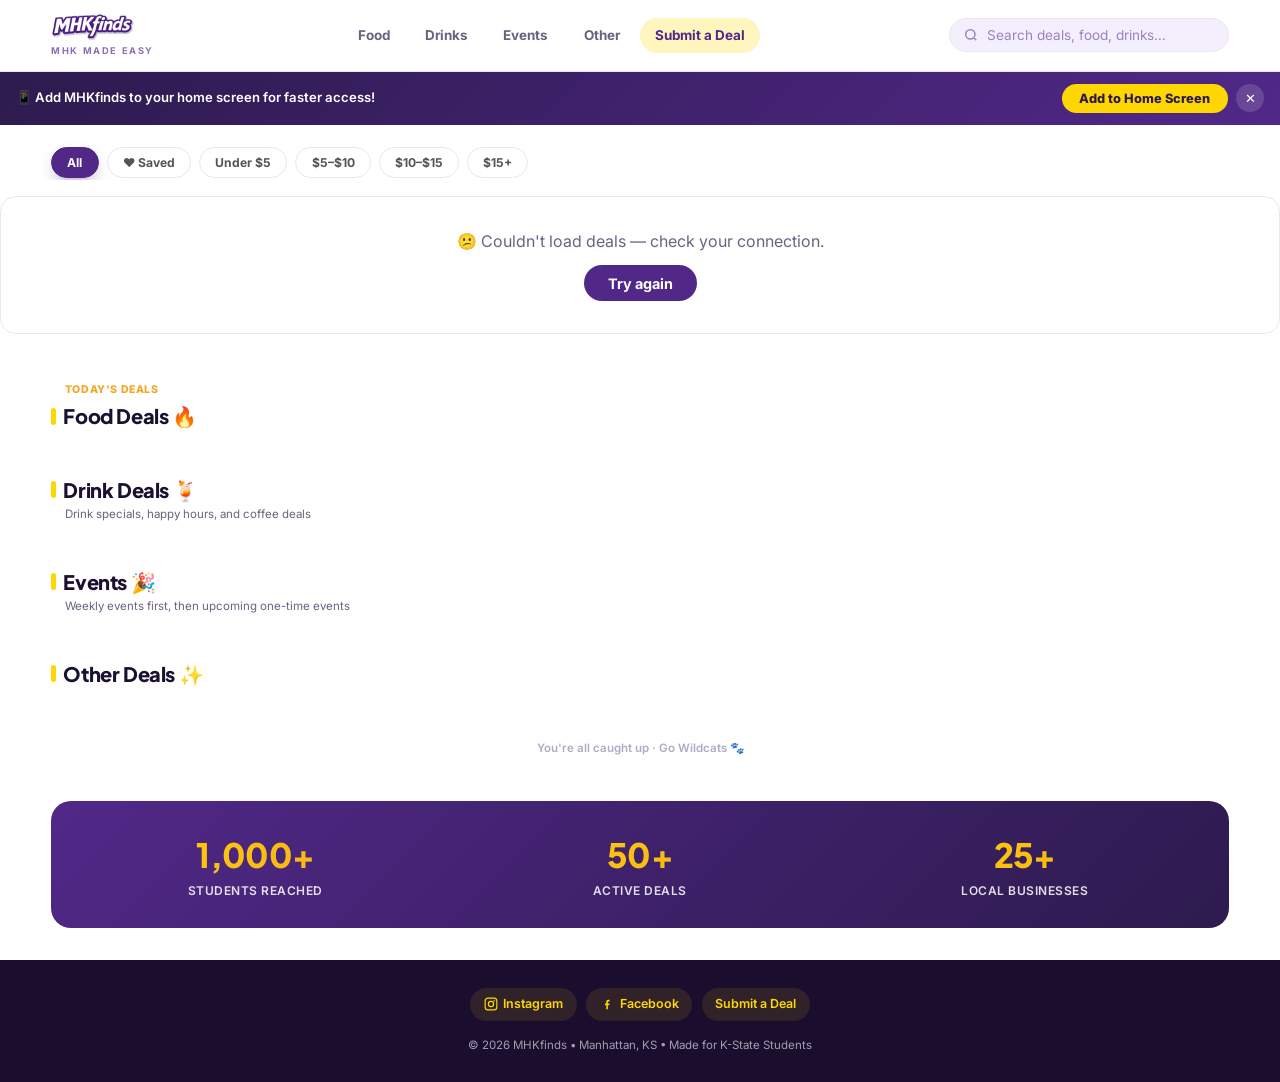
==== index.html @ 77381502 "Rename Today's Deals to Food Deals, keep the hook as a small eyebrow The old name implied only this " ====
<!DOCTYPE html>
<html lang="en">
<head>
    <meta charset="utf-8" />
    <meta name="viewport" content="width=device-width, initial-scale=1.0" />
    <meta name="description" content="MHKfinds - Manhattan's #1 student deal hub. Daily deals, giveaways, and local discounts for K-State students.">
    <title>MHKfinds - Manhattan's #1 Deal Hub</title>

    <!-- Social link previews (Snapchat / Instagram / Facebook / iMessage) -->
    <meta property="og:type" content="website">
    <meta property="og:site_name" content="MHKfinds">
    <meta property="og:title" content="MHKfinds — Manhattan's #1 Deal Hub">
    <meta property="og:description" content="Daily deals, happy hours, and events for K-State students in Manhattan, KS.">
    <meta property="og:url" content="https://mhkfinds.com/">
    <meta property="og:image" content="https://mhkfinds.com/icon-512.png">
    <meta name="twitter:card" content="summary">

    <!-- PWA -->
    <link rel="manifest" href="/manifest.json">
    <meta name="theme-color" content="#512888">
    <meta name="mobile-web-app-capable" content="yes">
    <meta name="apple-mobile-web-app-capable" content="yes">
    <meta name="apple-mobile-web-app-status-bar-style" content="black-translucent">
    <meta name="apple-mobile-web-app-title" content="MHKfinds">

    <!-- Favicon & touch icon -->
    <link rel="icon" type="image/png" href="icon-192.png">
    <link rel="apple-touch-icon" href="icon-192.png">

    <!-- Google Analytics -->
    <script async src="https://www.googletagmanager.com/gtag/js?id=G-TFNMEX3CET"></script>
    <script>
      window.dataLayer = window.dataLayer || [];
      function gtag(){dataLayer.push(arguments);}
      gtag('js', new Date());
      gtag('config', 'G-TFNMEX3CET');
    </script>

    <!-- Fonts -->
    <link rel="preconnect" href="https://fonts.googleapis.com">
    <link rel="preconnect" href="https://fonts.gstatic.com" crossorigin>
    <link href="https://fonts.googleapis.com/css2?family=Inter:wght@400;600;700;800&family=Plus+Jakarta+Sans:wght@700;800&display=swap" rel="stylesheet">

    <link rel="stylesheet" href="styles.css">
</head>
<body>

    <!-- Decorative background (visible around the feed on desktop) -->
    <div class="bg-blobs" aria-hidden="true">
        <span class="blob blob-1"></span>
        <span class="blob blob-2"></span>
        <span class="blob blob-3"></span>
    </div>

    <div class="app">

        <!-- ========== TOP BAR ========== -->
        <header class="topbar">
            <div class="brand">
                <img class="brand-logo" src="logo-wordmark.png" alt="MHKfinds">
                <span class="brand-tag">MHK Made Easy</span>
            </div>
            <nav class="top-links" aria-label="Sections">
                <a href="#today">Food</a>
                <a href="#drinks">Drinks</a>
                <a href="#events">Events</a>
                <a href="#deals">Other</a>
                <a href="https://docs.google.com/forms/d/e/1FAIpQLSfh0HXxg38mNQfNL9z5htvKMshN9HQqSNjd-GmJ6FATY5p6Tg/viewform?usp=header" target="_blank" class="submit-link">Submit a Deal</a>
            </nav>
            <div class="search-wrapper">
                <svg class="search-icon" viewBox="0 0 24 24" fill="none" stroke="currentColor" stroke-width="2.2"><circle cx="11" cy="11" r="7"/><path d="m20 20-3.5-3.5"/></svg>
                <input type="text" id="searchInput" class="search-input" placeholder="Search deals, food, drinks…" autocomplete="off">
                <button id="searchClear" class="search-clear" aria-label="Clear search">✕</button>
            </div>
        </header>

        <!-- ========== OFFLINE INDICATOR ========== -->
        <div id="offlineBanner" class="offline-banner" style="display:none;">
            📵 You're offline — showing cached deals
        </div>

        <!-- ========== INSTALL BANNER ========== -->
        <div id="installBanner" class="install-banner" style="display:none;">
            <span>📱 Add MHKfinds to your home screen for faster access!</span>
            <div class="install-banner-actions">
                <button id="installBtn" class="install-btn">Add to Home Screen</button>
                <button id="installDismiss" class="install-dismiss">✕</button>
            </div>
        </div>

        <!-- ========== iOS INSTALL TOOLTIP ========== -->
        <div id="iosTooltip" class="ios-tooltip" style="display:none;">
            <div class="ios-tooltip-content">
                <button id="iosTooltipClose" class="ios-tooltip-close">✕</button>
                <p class="ios-tooltip-title">📱 Add to Home Screen</p>
                <p class="ios-tooltip-step">1. Tap the <strong>Share</strong> button <span class="ios-share-icon">⬆</span> at the bottom of Safari</p>
                <p class="ios-tooltip-step">2. Scroll down and tap <strong>"Add to Home Screen"</strong></p>
                <p class="ios-tooltip-step">3. Tap <strong>"Add"</strong> — done!</p>
            </div>
            <div class="ios-tooltip-arrow"></div>
        </div>

        <!-- ========== MAIN FEED ========== -->
        <main>

            <!-- Giveaway Banner — no giveaway running right now.
                 To turn it back on: update the title/prizes below, then
                 delete this comment line and the "END giveaway off" line.
            <section class="giveaway" id="home">
                <div class="giveaway-frame">
                    <div class="giveaway-card">
                        <div class="giveaway-emoji">🎁</div>
                        <div class="giveaway-text">
                            <span class="giveaway-badge">Giveaway</span>
                            <span class="giveaway-title">Win a $15 Gift Card</span>
                            <span class="giveaway-sub">Starbucks, Chipotle, or Chick-fil-A</span>
                        </div>
                        <a href="https://instagram.com/mhkfinds" target="_blank" class="giveaway-enter-btn">Enter Now</a>
                    </div>
                </div>
            </section>
            END giveaway off -->

            <!-- Featured carousel (driven by the sheet's Featured column) -->
            <section id="partners" class="partners" style="display:none;">
                <div class="section-head">
                    <div>
                        <h2><span class="head-accent"></span>Featured ⭐</h2>
                        <p class="head-sub">This week's top picks</p>
                    </div>
                </div>
                <div class="partners-scroll" id="partnersScroll"></div>
            </section>

            <!-- Filter chips -->
            <div class="chips-row price-filter-bar">
                <button class="price-filter-btn active" data-range="all">All</button>
                <button class="price-filter-btn saved-filter-btn" data-range="saved">♥ Saved</button>
                <button class="price-filter-btn" data-range="under5">Under $5</button>
                <button class="price-filter-btn" data-range="5to10">$5–$10</button>
                <button class="price-filter-btn" data-range="10to15">$10–$15</button>
                <button class="price-filter-btn" data-range="15plus">$15+</button>
            </div>
            <p id="searchResultCount" class="search-result-count"></p>

            <!-- Shown only if the deals sheet fails to load -->
            <div id="loadError" class="load-error" style="display:none;">
                <p>😕 Couldn't load deals — check your connection.</p>
                <button id="loadRetryBtn" class="load-retry-btn">Try again</button>
            </div>

            <!-- Food Deals (eyebrow reads "Today's Deals" for the hook) -->
            <section id="today" class="section">
                <div class="section-head">
                    <div>
                        <p class="section-eyebrow">Today's Deals</p>
                        <h2><span class="head-accent"></span>Food Deals 🔥</h2>
                    </div>
                </div>
                <div class="grid">
                    <!-- Cards loaded from Google Sheets -->
                </div>
            </section>

            <!-- Drink Deals -->
            <section id="drinks" class="section">
                <div class="section-head">
                    <div>
                        <h2><span class="head-accent"></span>Drink Deals 🍹</h2>
                        <p class="head-sub">Drink specials, happy hours, and coffee deals</p>
                    </div>
                </div>
                <div class="grid">
                    <!-- Cards loaded from Google Sheets -->
                </div>
            </section>

            <!-- Events -->
            <section id="events" class="section">
                <div class="section-head">
                    <div>
                        <h2><span class="head-accent"></span>Events 🎉</h2>
                        <p class="head-sub">Weekly events first, then upcoming one-time events</p>
                    </div>
                </div>
                <div class="grid">
                    <!-- Cards loaded from Google Sheets -->
                </div>
            </section>

            <!-- Other Deals -->
            <section id="deals" class="section">
                <div class="section-head">
                    <h2><span class="head-accent"></span>Other Deals ✨</h2>
                </div>
                <div class="grid">
                    <!-- Cards loaded from Google Sheets -->
                </div>
            </section>

            <p class="feed-end">You're all caught up · Go Wildcats 🐾</p>

            <!-- Stats strip -->
            <section class="stats-strip">
                <div class="stat">
                    <h3>1,000+</h3>
                    <p>Students Reached</p>
                </div>
                <div class="stat">
                    <h3>50+</h3>
                    <p>Active Deals</p>
                </div>
                <div class="stat">
                    <h3>25+</h3>
                    <p>Local Businesses</p>
                </div>
            </section>
        </main>

        <!-- ========== FOOTER ========== -->
        <footer>
            <div class="socials">
                <a href="https://instagram.com/mhkfinds" target="_blank" aria-label="Instagram">
                    <svg viewBox="0 0 24 24" fill="none" stroke="currentColor" stroke-width="2"><rect x="2" y="2" width="20" height="20" rx="5"/><circle cx="12" cy="12" r="4.5"/><circle cx="17.5" cy="6.5" r="1.2" fill="currentColor" stroke="none"/></svg>
                    Instagram
                </a>
                <a href="https://facebook.com/mhkfinds" target="_blank" aria-label="Facebook">
                    <svg viewBox="0 0 24 24" fill="currentColor" stroke="none"><path d="M13.5 21v-7h2.4l.4-3h-2.8V9.1c0-.9.3-1.5 1.6-1.5h1.3V4.9c-.3 0-1.1-.1-2.1-.1-2.1 0-3.5 1.3-3.5 3.6V11H8.5v3h2.3v7h2.7Z"/></svg>
                    Facebook
                </a>
                <a href="https://docs.google.com/forms/d/e/1FAIpQLSfh0HXxg38mNQfNL9z5htvKMshN9HQqSNjd-GmJ6FATY5p6Tg/viewform?usp=header" target="_blank">
                    Submit a Deal
                </a>
            </div>
            <p>© 2026 MHKfinds • Manhattan, KS • Made for K-State Students</p>
        </footer>

    </div><!-- /.app -->

    <!-- ========== DEAL MODAL ========== -->
    <div id="dealModal" class="modal" style="display: none;">
        <div class="modal-content">
            <span class="modal-close">&times;</span>
            <div class="modal-icon" id="modalIcon">🍔</div>
            <h2 id="modalDealName">Deal Name</h2>
            <div class="modal-info">
                <p><strong>Business:</strong> <span id="modalBusiness">Business Name</span></p>
                <p><strong>📍 Location:</strong> <span id="modalLocation">Location</span></p>
                <p id="modalDetailsRow"><strong>💳 Details:</strong> <span id="modalDetails">Details</span></p>
            </div>
            <div class="modal-action-row">
                <button id="modalDirectionsBtn" class="directions-btn">
                    📍 Get Directions
                </button>
                <button id="modalShareBtn" class="modal-share-btn">
                    <svg viewBox="0 0 24 24" fill="none" stroke="currentColor" stroke-width="2"><path d="M4 12v7a1 1 0 0 0 1 1h14a1 1 0 0 0 1-1v-7"/><path d="M16 6l-4-4-4 4"/><path d="M12 2v14"/></svg>
                    Share
                </button>
            </div>
        </div>
    </div>

    <!-- ========== SEARCH OVERLAY ========== -->
    <div class="search-overlay" id="searchOverlay">
        <div class="search-overlay-bar">
            <div class="search-overlay-input-wrap">
                <svg class="search-overlay-icon" viewBox="0 0 24 24" fill="none" stroke="currentColor" stroke-width="2.2"><circle cx="11" cy="11" r="7"/><path d="m20 20-3.5-3.5"/></svg>
                <input type="text" id="searchOverlayInput" placeholder="Search deals, businesses..." autocomplete="off">
            </div>
            <button class="search-overlay-cancel" id="searchOverlayCancel">Cancel</button>
        </div>
        <div class="search-overlay-filters">
            <button class="overlay-price-btn active" data-range="all">All</button>
            <button class="overlay-price-btn saved-filter-btn" data-range="saved">♥ Saved</button>
            <button class="overlay-price-btn" data-range="under5">Under $5</button>
            <button class="overlay-price-btn" data-range="5to10">$5–$10</button>
            <button class="overlay-price-btn" data-range="10to15">$10–$15</button>
            <button class="overlay-price-btn" data-range="15plus">$15+</button>
        </div>
        <div class="search-overlay-results" id="searchOverlayResults">
            <p class="search-overlay-hint">Start typing to find deals...</p>
        </div>
    </div>

    <!-- ========== MORE PANEL ========== -->
    <div class="more-panel" id="morePanel">
        <button class="more-panel-item" id="morePanelDeals">
            <span>🏷️</span><span>Other Deals</span>
        </button>
        <a href="https://docs.google.com/forms/d/e/1FAIpQLSfh0HXxg38mNQfNL9z5htvKMshN9HQqSNjd-GmJ6FATY5p6Tg/viewform?usp=header" target="_blank" class="more-panel-item">
            <span>📝</span><span>Submit a Deal</span>
        </a>
    </div>

    <!-- ========== BOTTOM NAV ========== -->
    <nav class="mobile-bottom-nav" aria-label="Main navigation">
        <button class="mobile-nav-item active" data-target="today" aria-label="Food Deals">
            <span class="mobile-nav-icon">
                <svg viewBox="0 0 24 24" fill="none" stroke="currentColor" stroke-width="2"><path d="m3 10 9-7 9 7v9a2 2 0 0 1-2 2H5a2 2 0 0 1-2-2v-9Z"/><path d="M9 21v-6h6v6"/></svg>
            </span>
            <span class="mobile-nav-label">Food</span>
        </button>
        <button class="mobile-nav-item" data-target="drinks" aria-label="Drink Deals">
            <span class="mobile-nav-icon">
                <svg viewBox="0 0 24 24" fill="none" stroke="currentColor" stroke-width="2"><path d="M8 2h8l-1 7a5 5 0 0 1-10 0L8 2Z"/><path d="M12 14v8M8 22h8"/></svg>
            </span>
            <span class="mobile-nav-label">Drinks</span>
        </button>
        <button class="mobile-nav-item" data-target="events" aria-label="Events">
            <span class="mobile-nav-icon">
                <svg viewBox="0 0 24 24" fill="none" stroke="currentColor" stroke-width="2"><rect x="3" y="5" width="18" height="16" rx="2"/><path d="M3 10h18M8 3v4M16 3v4"/></svg>
            </span>
            <span class="mobile-nav-label">Events</span>
        </button>
        <button class="mobile-nav-item" data-target="search" aria-label="Search">
            <span class="mobile-nav-icon">
                <svg viewBox="0 0 24 24" fill="none" stroke="currentColor" stroke-width="2"><circle cx="11" cy="11" r="7"/><path d="m20 20-3.5-3.5"/></svg>
            </span>
            <span class="mobile-nav-label">Search</span>
        </button>
        <button class="mobile-nav-item" data-target="more" aria-label="More options">
            <span class="mobile-nav-icon">
                <svg viewBox="0 0 24 24" fill="none" stroke="currentColor" stroke-width="2"><circle cx="5" cy="12" r="1.5" fill="currentColor"/><circle cx="12" cy="12" r="1.5" fill="currentColor"/><circle cx="19" cy="12" r="1.5" fill="currentColor"/></svg>
            </span>
            <span class="mobile-nav-label">More</span>
        </button>
    </nav>

    <!-- ========== SCROLL TO TOP ========== -->
    <button id="scrollTopBtn" class="scroll-top-btn" aria-label="Scroll to top">
        <svg viewBox="0 0 24 24" fill="none" stroke="currentColor" stroke-width="2.5"><path d="m5 15 7-7 7 7"/></svg>
    </button>

    <!-- ========== JAVASCRIPT ========== -->
    <script src="script.js"></script>
</body>
</html>
---- styles.css ----
/* ================================================
   MHKFINDS - STYLESHEET
   Mobile-first social feed design
   ================================================ */

/* ========== RESET & TOKENS ========== */
* {
    box-sizing: border-box;
    margin: 0;
    padding: 0;
}

:root {
    --purple: #512888;
    --purple-dark: #3a1f63;
    --purple-bright: #7a3fc4;
    --gold: #FFD700;
    --gold-deep: #F5A623;
    --ink: #1a1030;
    --page-bg: #EFEAF7;
    --card-border: #ece5f6;
    --text-muted: #6b6280;
    --heart: #e03333;
    --nav-height: 64px;
}

html {
    overflow-x: hidden;
    max-width: 100%;
    scroll-behavior: smooth;
}

body {
    font-family: 'Inter', -apple-system, BlinkMacSystemFont, sans-serif;
    background: var(--page-bg);
    color: var(--ink);
    line-height: 1.5;
    overflow-x: hidden;
    max-width: 100%;
    -webkit-font-smoothing: antialiased;
}

.font-display,
h1, h2, h3 {
    font-family: 'Plus Jakarta Sans', 'Inter', -apple-system, sans-serif;
    letter-spacing: -0.02em;
}

button {
    font-family: inherit;
}

/* ========== BACKGROUND BLOBS (desktop dressing) ========== */
.bg-blobs {
    position: fixed;
    inset: 0;
    z-index: -1;
    pointer-events: none;
    overflow: hidden;
}

.blob {
    position: absolute;
    border-radius: 50%;
    filter: blur(70px);
}

.blob-1 { top: -180px; left: -180px; width: 480px; height: 480px; background: rgba(122, 63, 196, 0.18); }
.blob-2 { top: 33%; right: -200px; width: 500px; height: 500px; background: rgba(255, 215, 0, 0.16); }
.blob-3 { bottom: -160px; left: 28%; width: 420px; height: 420px; background: rgba(81, 40, 136, 0.12); }

/* ========== APP COLUMN (feed layout) ========== */
.app {
    max-width: 480px;
    margin: 0 auto;
    min-height: 100vh;
    background: #ffffff;
    display: flex;
    flex-direction: column;
    padding-bottom: var(--nav-height);
}

@media (min-width: 520px) {
    .app {
        box-shadow: 0 0 60px rgba(81, 40, 136, 0.14);
    }
}

main {
    flex: 1;
}

/* ========== TOP BAR ========== */
.topbar {
    position: sticky;
    top: 0;
    z-index: 1000;
    display: flex;
    align-items: center;
    gap: 0.75rem;
    padding: 0.7rem 1rem;
    background: rgba(255, 255, 255, 0.92);
    backdrop-filter: saturate(180%) blur(14px);
    -webkit-backdrop-filter: saturate(180%) blur(14px);
    border-bottom: 1px solid var(--card-border);
}

.brand {
    display: flex;
    flex-direction: column;
    align-items: flex-start;
    gap: 3px;
    flex-shrink: 0;
}

.brand-logo {
    height: 24px;
    width: auto;
    display: block;
}

.brand-tag {
    font-size: 0.58rem;
    font-weight: 700;
    letter-spacing: 1.6px;
    text-transform: uppercase;
    color: #8a6fb8;
}

/* Desktop nav links — hidden on mobile */
.top-links {
    display: none;
}

.search-wrapper {
    flex: 1;
    display: flex;
    align-items: center;
    gap: 0.45rem;
    background: #f4effc;
    border: 1px solid var(--card-border);
    border-radius: 50px;
    padding: 0.5rem 0.85rem;
    min-width: 0;
    transition: background 0.2s, border-color 0.2s, box-shadow 0.2s;
}

.search-wrapper:focus-within {
    background: #fff;
    border-color: var(--purple-bright);
    box-shadow: 0 0 0 3px rgba(122, 63, 196, 0.15);
}

.search-icon {
    width: 16px;
    height: 16px;
    color: #9b82c4;
    flex-shrink: 0;
}

.search-input {
    flex: 1;
    border: none;
    background: transparent;
    font-size: 0.85rem;
    font-weight: 600;
    color: var(--ink);
    outline: none;
    font-family: inherit;
    min-width: 0;
}

.search-input::placeholder {
    color: #9b82c4;
    font-weight: 400;
}

.search-clear {
    display: none;
    align-items: center;
    justify-content: center;
    background: rgba(81, 40, 136, 0.12);
    border: none;
    color: var(--purple);
    font-size: 0.7rem;
    font-weight: 700;
    cursor: pointer;
    width: 20px;
    height: 20px;
    border-radius: 50%;
    flex-shrink: 0;
    transition: background 0.2s;
}

.search-clear:hover {
    background: rgba(81, 40, 136, 0.22);
}

/* ========== OFFLINE BANNER ========== */
.offline-banner {
    background: #333;
    color: white;
    text-align: center;
    padding: 0.6rem 1rem;
    font-size: 0.85rem;
    font-weight: 600;
}

/* ========== INSTALL BANNER ========== */
.install-banner {
    display: none;
    align-items: center;
    justify-content: space-between;
    gap: 1rem;
    background: linear-gradient(135deg, #2d1b4e, var(--purple));
    color: white;
    padding: 0.75rem 1rem;
    font-size: 0.82rem;
    font-weight: 600;
    flex-wrap: wrap;
}

.install-banner-actions {
    display: flex;
    align-items: center;
    gap: 0.5rem;
    flex-shrink: 0;
}

.install-btn {
    background: var(--gold);
    color: #2d1b4e;
    border: none;
    padding: 0.45rem 1.1rem;
    border-radius: 50px;
    font-size: 0.8rem;
    font-weight: 800;
    cursor: pointer;
    transition: background 0.2s;
}

.install-btn:hover {
    background: #FFC300;
}

.install-dismiss {
    background: rgba(255, 255, 255, 0.15);
    border: none;
    color: white;
    width: 28px;
    height: 28px;
    border-radius: 50%;
    cursor: pointer;
    font-size: 0.8rem;
    display: flex;
    align-items: center;
    justify-content: center;
    transition: background 0.2s;
}

.install-dismiss:hover {
    background: rgba(255, 255, 255, 0.3);
}

/* ========== iOS INSTALL TOOLTIP ========== */
.ios-tooltip {
    position: fixed;
    bottom: 80px;
    left: 50%;
    transform: translateX(-50%);
    width: min(340px, 90vw);
    z-index: 10001;
}

.ios-tooltip-content {
    background: white;
    border-radius: 16px;
    padding: 1.25rem 1.25rem 1rem;
    box-shadow: 0 8px 40px rgba(0, 0, 0, 0.25);
    position: relative;
}

.ios-tooltip-close {
    position: absolute;
    top: 10px;
    right: 12px;
    background: rgba(0, 0, 0, 0.07);
    border: none;
    width: 26px;
    height: 26px;
    border-radius: 50%;
    cursor: pointer;
    font-size: 0.8rem;
    display: flex;
    align-items: center;
    justify-content: center;
}

.ios-tooltip-title {
    font-size: 1rem;
    font-weight: 800;
    color: var(--purple);
    margin: 0 0 0.75rem;
}

.ios-tooltip-step {
    font-size: 0.9rem;
    color: #333;
    margin: 0.4rem 0;
    line-height: 1.5;
}

.ios-share-icon {
    display: inline-block;
    background: #007AFF;
    color: white;
    width: 22px;
    height: 22px;
    border-radius: 5px;
    font-size: 0.75rem;
    text-align: center;
    line-height: 22px;
    vertical-align: middle;
}

.ios-tooltip-arrow {
    width: 0;
    height: 0;
    border-left: 12px solid transparent;
    border-right: 12px solid transparent;
    border-top: 12px solid white;
    margin: 0 auto;
    filter: drop-shadow(0 4px 4px rgba(0,0,0,0.1));
}

/* ========== GIVEAWAY BANNER ========== */
.giveaway {
    padding: 0.85rem 1rem 0;
    scroll-margin-top: 80px;
}

.giveaway-frame {
    border-radius: 18px;
    padding: 1.5px;
    background: radial-gradient(120% 140% at 0% 0%, var(--gold) 0%, var(--gold-deep) 35%, var(--purple) 80%);
    box-shadow: 0 6px 18px rgba(81, 40, 136, 0.18);
}

.giveaway-card {
    border-radius: 16.5px;
    background: #fff;
    padding: 0.75rem 0.9rem;
    display: flex;
    align-items: center;
    gap: 0.75rem;
}

.giveaway-emoji {
    width: 44px;
    height: 44px;
    border-radius: 12px;
    display: flex;
    align-items: center;
    justify-content: center;
    font-size: 1.5rem;
    flex-shrink: 0;
    background: linear-gradient(135deg, #FFF4B8, var(--gold));
}

.giveaway-text {
    flex: 1;
    min-width: 0;
    display: flex;
    flex-direction: column;
    line-height: 1.3;
}

.giveaway-badge {
    align-self: flex-start;
    font-size: 0.56rem;
    font-weight: 800;
    letter-spacing: 1.2px;
    text-transform: uppercase;
    padding: 0.12rem 0.45rem;
    border-radius: 6px;
    background: var(--purple);
    color: var(--gold);
}

.giveaway-title {
    font-family: 'Plus Jakarta Sans', sans-serif;
    font-weight: 800;
    font-size: 0.95rem;
    color: var(--purple);
    margin-top: 0.15rem;
}

.giveaway-sub {
    font-size: 0.7rem;
    color: var(--text-muted);
    white-space: nowrap;
    overflow: hidden;
    text-overflow: ellipsis;
}

.giveaway-enter-btn {
    flex-shrink: 0;
    padding: 0.5rem 1rem;
    border-radius: 50px;
    font-size: 0.78rem;
    font-weight: 800;
    text-decoration: none;
    color: white;
    background: linear-gradient(135deg, var(--purple), var(--purple-bright));
    box-shadow: 0 4px 12px rgba(81, 40, 136, 0.35);
    transition: transform 0.15s, box-shadow 0.15s;
    white-space: nowrap;
}

.giveaway-enter-btn:hover {
    transform: translateY(-2px);
    box-shadow: 0 6px 16px rgba(81, 40, 136, 0.45);
}

.giveaway-enter-btn:active {
    transform: scale(0.96);
}

/* ========== SECTION HEADERS ========== */
.section-head {
    display: flex;
    align-items: flex-end;
    justify-content: space-between;
    padding: 0 1rem;
    margin-bottom: 0.7rem;
}

.section-head h2 {
    display: flex;
    align-items: center;
    gap: 0.45rem;
    font-size: 1.1rem;
    font-weight: 800;
    color: var(--ink);
}

.head-accent {
    width: 5px;
    height: 17px;
    border-radius: 999px;
    background: var(--gold);
    flex-shrink: 0;
}

.head-sub {
    font-size: 0.72rem;
    color: var(--text-muted);
    margin-top: 0.1rem;
    padding-left: 0.85rem;
}

.section-eyebrow {
    font-size: 0.66rem;
    font-weight: 800;
    letter-spacing: 0.6px;
    text-transform: uppercase;
    color: var(--gold-deep);
    margin-bottom: 0.2rem;
    padding-left: 0.85rem;
}

/* ========== FEATURED PARTNERS CAROUSEL ========== */
.partners {
    margin-top: 1.25rem;
}

.partners-scroll {
    display: flex;
    gap: 0.75rem;
    padding: 0.25rem 1rem 0.5rem;
    overflow-x: auto;
    scroll-snap-type: x mandatory;
    -ms-overflow-style: none;
    scrollbar-width: none;
}

.partners-scroll::-webkit-scrollbar {
    display: none;
}

.partner-card {
    position: relative;
    width: 240px;
    flex-shrink: 0;
    scroll-snap-align: start;
    border-radius: 22px;
    padding: 1rem;
    cursor: pointer;
    overflow: hidden;
    background:
        linear-gradient(160deg, #fff 0%, #FFF9DC 100%) padding-box,
        linear-gradient(135deg, var(--gold), var(--gold-deep), var(--gold)) border-box;
    border: 2px solid transparent;
    box-shadow: 0 10px 30px -10px rgba(255, 215, 0, 0.55), 0 4px 10px -4px rgba(81, 40, 136, 0.15);
    transition: transform 0.2s;
}

.partner-card:active {
    transform: scale(0.98);
}

.partner-flag {
    position: absolute;
    top: 0.7rem;
    left: 0.7rem;
    padding: 0.15rem 0.5rem;
    border-radius: 50px;
    font-size: 0.55rem;
    font-weight: 800;
    letter-spacing: 1px;
    text-transform: uppercase;
    background: rgba(0, 0, 0, 0.8);
    color: #fde047;
}

.partner-emoji {
    font-size: 3.2rem;
    line-height: 1;
    margin: 1.6rem 0 0.6rem;
}

.partner-title {
    font-size: 1.25rem;
    font-weight: 800;
    color: var(--purple);
    line-height: 1.1;
}

.partner-details {
    font-size: 0.75rem;
    color: var(--text-muted);
    margin-top: 0.25rem;
    display: -webkit-box;
    -webkit-line-clamp: 2;
    -webkit-box-orient: vertical;
    overflow: hidden;
}

.partner-foot {
    margin-top: 0.75rem;
    display: flex;
    align-items: center;
    justify-content: space-between;
    gap: 0.5rem;
}

.partner-biz {
    display: flex;
    align-items: center;
    gap: 0.4rem;
    min-width: 0;
}

.partner-biz-text {
    display: flex;
    flex-direction: column;
    line-height: 1.25;
    min-width: 0;
}

.partner-biz-text strong {
    font-size: 0.75rem;
    font-weight: 700;
    white-space: nowrap;
    overflow: hidden;
    text-overflow: ellipsis;
}

.partner-biz-text small {
    font-size: 0.62rem;
    color: var(--text-muted);
    display: flex;
    align-items: center;
    gap: 0.25rem;
    white-space: nowrap;
    overflow: hidden;
}

.partner-go {
    width: 32px;
    height: 32px;
    border-radius: 50%;
    border: none;
    background: var(--purple);
    color: #fde047;
    cursor: pointer;
    display: flex;
    align-items: center;
    justify-content: center;
    flex-shrink: 0;
    transition: transform 0.15s;
}

.partner-go svg {
    width: 15px;
    height: 15px;
}

.partner-go:hover {
    transform: scale(1.1);
}

/* ========== FILTER CHIPS ========== */
.chips-row {
    display: flex;
    gap: 0.5rem;
    padding: 1.1rem 1rem 0.15rem;
    overflow-x: auto;
    -ms-overflow-style: none;
    scrollbar-width: none;
}

.chips-row::-webkit-scrollbar {
    display: none;
}

.price-filter-btn {
    flex-shrink: 0;
    padding: 0.42rem 0.95rem;
    border: 1px solid var(--card-border);
    border-radius: 50px;
    background: #fff;
    color: #555;
    font-size: 0.76rem;
    font-weight: 700;
    cursor: pointer;
    white-space: nowrap;
    transition: all 0.15s ease;
}

.price-filter-btn:hover {
    border-color: var(--purple-bright);
    color: var(--purple);
}

.price-filter-btn.active {
    background: var(--purple);
    border-color: var(--purple);
    color: #fff;
    box-shadow: 0 6px 16px -6px rgba(81, 40, 136, 0.6);
}

.price-filter-btn.saved-filter-btn.active,
.overlay-price-btn.saved-filter-btn.active {
    background: var(--heart);
    border-color: var(--heart);
    color: white;
}

.search-result-count {
    display: none;
    text-align: center;
    margin: 0.5rem 1rem 0;
    font-size: 0.78rem;
    font-weight: 700;
    color: var(--purple);
}

/* ========== SECTIONS & FEED ========== */
.section {
    padding: 1.5rem 0 0;
    scroll-margin-top: 72px;
}

.grid {
    display: flex;
    flex-direction: column;
    gap: 0.75rem;
    padding: 0 1rem;
}

.search-no-results {
    text-align: center;
    color: #999;
    font-size: 0.88rem;
    padding: 1.5rem 1rem;
}

.load-error {
    text-align: center;
    background: #fff;
    border: 1px solid var(--card-border);
    border-radius: 16px;
    padding: 2rem 1rem;
    margin: 1rem 0;
    color: var(--text-muted);
}

.load-retry-btn {
    margin-top: 0.75rem;
    padding: 0.6rem 1.5rem;
    border: none;
    border-radius: 999px;
    background: var(--purple);
    color: #fff;
    font-family: inherit;
    font-weight: 700;
    font-size: 0.9rem;
    cursor: pointer;
}

.load-retry-btn:active {
    background: var(--purple-dark);
}

.card.search-hidden {
    display: none;
}

/* ========== DEAL CARDS (feed style) ========== */
.card {
    position: relative;
    display: flex;
    flex-direction: column;
    background: #fff;
    border: 1px solid var(--card-border);
    border-radius: 18px;
    padding: 0.9rem;
    cursor: pointer;
    box-shadow: 0 2px 8px rgba(81, 40, 136, 0.05);
    transition: box-shadow 0.2s, transform 0.2s, border-color 0.2s;
    animation: fadein 0.4s ease both;
}

@keyframes fadein {
    from { opacity: 0; transform: translateY(6px); }
    to   { opacity: 1; transform: none; }
}

.card:hover {
    box-shadow: 0 8px 24px rgba(81, 40, 136, 0.14);
    border-color: #d9cbf0;
    transform: translateY(-2px);
}

.card:active {
    transform: scale(0.985);
}

.card-main {
    display: flex;
    align-items: flex-start;
    gap: 0.75rem;
}

.card-emoji {
    width: 54px;
    height: 54px;
    border-radius: 16px;
    display: flex;
    align-items: center;
    justify-content: center;
    font-size: 1.8rem;
    flex-shrink: 0;
    background: #f4effc;
}

.card.featured .card-emoji {
    background: linear-gradient(135deg, #FFF4B8, #ffe98a);
}

.card-info {
    flex: 1;
    min-width: 0;
    padding-right: 4.2rem;
}

.card h3 {
    font-size: 1rem;
    font-weight: 800;
    color: var(--purple);
    line-height: 1.25;
}

.card-biz {
    font-size: 0.8rem;
    font-weight: 600;
    color: #333;
    margin-top: 0.1rem;
}

.card-meta {
    display: flex;
    align-items: center;
    gap: 0.3rem;
    font-size: 0.72rem;
    color: var(--text-muted);
    margin-top: 0.15rem;
}

.meta-dot {
    width: 6px;
    height: 6px;
    border-radius: 999px;
    background: #22c55e;
    box-shadow: 0 0 0 3px rgba(34, 197, 94, 0.18);
    flex-shrink: 0;
}

.card-actions {
    display: flex;
    align-items: center;
    justify-content: space-between;
    margin-top: auto;
    padding-top: 0.65rem;
}

.card-hint {
    font-size: 0.68rem;
    font-weight: 600;
    color: #b3a8c6;
}

.card-buttons {
    display: flex;
    align-items: center;
    gap: 0.4rem;
}

.card-share-btn,
.card-heart-btn {
    width: 32px;
    height: 32px;
    border-radius: 50%;
    border: none;
    cursor: pointer;
    display: flex;
    align-items: center;
    justify-content: center;
    background: #f4effc;
    color: var(--purple);
    transition: background 0.2s, color 0.2s, transform 0.2s;
}

.card-share-btn svg,
.card-heart-btn svg {
    width: 15px;
    height: 15px;
}

.card-share-btn:hover {
    background: rgba(81, 40, 136, 0.18);
    transform: scale(1.1);
}

.card-heart-btn:hover {
    background: rgba(224, 51, 51, 0.1);
    color: var(--heart);
    transform: scale(1.1);
}

.card-heart-btn.favorited {
    background: var(--heart);
    color: white;
}

.card-heart-btn.favorited svg {
    fill: currentColor;
}

.card-heart-btn.pop svg {
    animation: heart-pop 0.35s ease;
}

@keyframes heart-pop {
    0%   { transform: scale(1); }
    50%  { transform: scale(1.35); }
    100% { transform: scale(1); }
}

/* Featured deal cards */
.card.featured {
    background:
        linear-gradient(160deg, #fff 0%, #FFFBEA 100%) padding-box,
        linear-gradient(135deg, var(--gold), var(--gold-deep), var(--gold)) border-box;
    border: 2px solid transparent;
    box-shadow: 0 10px 30px -10px rgba(255, 215, 0, 0.5), 0 4px 10px -4px rgba(81, 40, 136, 0.12);
}

.featured-badge {
    position: absolute;
    top: 0.7rem;
    right: 0.7rem;
    padding: 0.16rem 0.55rem;
    border-radius: 50px;
    font-size: 0.58rem;
    font-weight: 800;
    letter-spacing: 0.8px;
    text-transform: uppercase;
    background: var(--gold);
    color: var(--purple);
    z-index: 2;
}

/* ========== SKELETON LOADING ========== */
@keyframes shimmer {
    0%   { background-position: 200% 0; }
    100% { background-position: -200% 0; }
}

.skeleton-card {
    background: white;
    border: 1px solid var(--card-border);
    border-radius: 18px;
    padding: 0.9rem;
    display: flex;
    align-items: center;
    gap: 0.75rem;
}

.skeleton-pulse {
    background: linear-gradient(90deg, #f0ecf7 25%, #e6dff2 50%, #f0ecf7 75%);
    background-size: 200% 100%;
    animation: shimmer 1.4s infinite;
    border-radius: 8px;
}

.skeleton-icon {
    width: 54px;
    height: 54px;
    border-radius: 16px;
    flex-shrink: 0;
}

.skeleton-lines {
    flex: 1;
    display: flex;
    flex-direction: column;
    gap: 0.5rem;
}

.skeleton-title { width: 70%; height: 16px; }
.skeleton-subtitle { width: 45%; height: 12px; }

/* ========== FEED END & STATS ========== */
.feed-end {
    text-align: center;
    font-size: 0.72rem;
    color: #b3a8c6;
    padding: 2rem 1rem 0.5rem;
    font-weight: 600;
}

.stats-strip {
    display: grid;
    grid-template-columns: repeat(3, 1fr);
    gap: 0.5rem;
    margin: 1.25rem 1rem 1.5rem;
    padding: 1.1rem 0.75rem;
    border-radius: 20px;
    background: linear-gradient(135deg, var(--purple) 0%, #2d1b4e 100%);
    text-align: center;
}

.stat h3 {
    font-size: 1.4rem;
    font-weight: 800;
    background: linear-gradient(135deg, var(--gold), var(--gold-deep));
    -webkit-background-clip: text;
    -webkit-text-fill-color: transparent;
    background-clip: text;
}

.stat p {
    font-size: 0.62rem;
    font-weight: 600;
    color: rgba(255, 255, 255, 0.85);
    margin-top: 0.15rem;
    text-transform: uppercase;
    letter-spacing: 0.5px;
}

/* ========== FOOTER ========== */
footer {
    background: #1a0d2e;
    color: white;
    padding: 1.5rem 1rem calc(1.5rem + env(safe-area-inset-bottom));
    text-align: center;
}

footer p {
    font-size: 0.72rem;
    color: rgba(255, 255, 255, 0.6);
    margin-top: 1rem;
}

.socials {
    display: flex;
    justify-content: center;
    gap: 0.6rem;
    flex-wrap: wrap;
}

.socials a {
    display: inline-flex;
    align-items: center;
    gap: 0.35rem;
    color: var(--gold);
    text-decoration: none;
    font-weight: 600;
    font-size: 0.78rem;
    padding: 0.45rem 0.85rem;
    border-radius: 50px;
    background: rgba(255, 215, 0, 0.1);
    transition: background 0.2s, transform 0.2s;
}

.socials a svg {
    width: 14px;
    height: 14px;
}

.socials a:hover {
    background: rgba(255, 215, 0, 0.2);
    transform: translateY(-2px);
}

/* ========== BOTTOM NAV ========== */
.mobile-bottom-nav {
    position: fixed;
    bottom: 0;
    left: 50%;
    transform: translateX(-50%);
    width: 100%;
    max-width: 480px;
    height: calc(var(--nav-height) + env(safe-area-inset-bottom));
    padding-bottom: env(safe-area-inset-bottom);
    background: rgba(255, 255, 255, 0.92);
    backdrop-filter: saturate(180%) blur(14px);
    -webkit-backdrop-filter: saturate(180%) blur(14px);
    border-top: 1px solid var(--card-border);
    z-index: 9998;
    display: flex;
    align-items: stretch;
}

.mobile-nav-item {
    flex: 1;
    display: flex;
    flex-direction: column;
    align-items: center;
    justify-content: center;
    gap: 3px;
    background: none;
    border: none;
    cursor: pointer;
    padding: 6px 4px;
    position: relative;
    -webkit-tap-highlight-color: transparent;
    color: #a29ab3;
    transition: color 0.15s ease;
}

.mobile-nav-item:active {
    background: rgba(81, 40, 136, 0.06);
}

.mobile-nav-icon {
    position: relative;
    display: block;
    line-height: 0;
    transition: transform 0.15s ease;
}

.mobile-nav-icon svg {
    width: 23px;
    height: 23px;
}

.mobile-nav-item:active .mobile-nav-icon {
    transform: scale(0.85);
}

.mobile-nav-label {
    font-size: 0.56rem;
    font-weight: 700;
    text-transform: uppercase;
    letter-spacing: 0.5px;
}

.mobile-nav-item.active {
    color: var(--purple);
}

.mobile-nav-item.active .mobile-nav-icon {
    transform: translateY(-1px);
}

.mobile-nav-item.active::before {
    content: '';
    position: absolute;
    top: 0;
    left: 26%;
    right: 26%;
    height: 3px;
    background: var(--purple);
    border-radius: 0 0 4px 4px;
}

.nav-badge {
    position: absolute;
    top: 4px;
    right: calc(50% - 24px);
    background: var(--purple);
    color: white;
    font-size: 0.5rem;
    font-weight: 800;
    min-width: 15px;
    height: 15px;
    border-radius: 8px;
    display: flex;
    align-items: center;
    justify-content: center;
    padding: 0 3px;
    line-height: 1;
    pointer-events: none;
}

/* ========== SEARCH OVERLAY ========== */
.search-overlay {
    display: none;
    position: fixed;
    inset: 0;
    background: var(--page-bg);
    z-index: 10000;
    flex-direction: column;
}

.search-overlay.open {
    display: flex;
}

.search-overlay-bar {
    display: flex;
    align-items: center;
    gap: 0.75rem;
    padding: 0.85rem 1rem;
    background: linear-gradient(135deg, var(--purple) 0%, var(--purple-dark) 100%);
    flex-shrink: 0;
}

.search-overlay-input-wrap {
    flex: 1;
    display: flex;
    align-items: center;
    gap: 0.5rem;
    background: rgba(255, 255, 255, 0.15);
    border: 2px solid rgba(255, 255, 255, 0.25);
    border-radius: 50px;
    padding: 0.5rem 1rem;
    backdrop-filter: blur(10px);
    transition: border-color 0.2s, box-shadow 0.2s;
}

.search-overlay-input-wrap:focus-within {
    border-color: var(--gold);
    box-shadow: 0 0 0 3px rgba(255, 215, 0, 0.2);
}

.search-overlay-icon {
    width: 16px;
    height: 16px;
    color: rgba(255, 255, 255, 0.8);
    flex-shrink: 0;
}

#searchOverlayInput {
    flex: 1;
    border: none;
    background: transparent;
    color: white;
    font-size: 1rem;
    font-weight: 600;
    outline: none;
    font-family: inherit;
    min-width: 0;
}

#searchOverlayInput::placeholder {
    color: rgba(255, 255, 255, 0.6);
    font-weight: 400;
}

.search-overlay-cancel {
    background: none;
    border: none;
    color: rgba(255, 255, 255, 0.9);
    font-size: 0.9rem;
    font-weight: 700;
    cursor: pointer;
    padding: 0.4rem 0.25rem;
    flex-shrink: 0;
    white-space: nowrap;
}

.search-overlay-filters {
    display: flex;
    gap: 0.5rem;
    padding: 0.65rem 1rem;
    background: var(--purple-dark);
    overflow-x: auto;
    flex-shrink: 0;
    -ms-overflow-style: none;
    scrollbar-width: none;
}

.search-overlay-filters::-webkit-scrollbar { display: none; }

.overlay-price-btn {
    padding: 0.3rem 0.85rem;
    border: 2px solid rgba(255, 255, 255, 0.3);
    border-radius: 50px;
    background: rgba(255, 255, 255, 0.12);
    color: rgba(255, 255, 255, 0.8);
    font-size: 0.8rem;
    font-weight: 700;
    cursor: pointer;
    white-space: nowrap;
    transition: all 0.15s;
    flex-shrink: 0;
}

.overlay-price-btn.active {
    background: var(--gold);
    border-color: var(--gold);
    color: #2d1b4e;
}

.search-overlay-results {
    flex: 1;
    overflow-y: auto;
    -webkit-overflow-scrolling: touch;
}

.search-overlay-hint,
.search-overlay-empty {
    text-align: center;
    color: #999;
    padding: 3rem 1rem;
    font-size: 0.95rem;
    font-weight: 500;
}

.search-result-item {
    display: flex;
    align-items: center;
    gap: 1rem;
    width: 100%;
    padding: 0.9rem 1.25rem;
    background: white;
    border: none;
    border-bottom: 1px solid #f0ecf7;
    cursor: pointer;
    font-family: inherit;
    text-align: left;
    transition: background 0.15s;
    -webkit-tap-highlight-color: transparent;
}

.search-result-item:active {
    background: rgba(81, 40, 136, 0.06);
}

.search-result-icon {
    font-size: 1.75rem;
    flex-shrink: 0;
}

.search-result-info {
    display: flex;
    flex-direction: column;
    gap: 2px;
    min-width: 0;
}

.search-result-info strong {
    font-size: 0.95rem;
    font-weight: 700;
    color: #222;
}

.search-result-info span {
    font-size: 0.8rem;
    color: #888;
    font-weight: 600;
}

/* ========== MORE PANEL ========== */
.more-panel {
    display: none;
    position: fixed;
    bottom: calc(var(--nav-height) + env(safe-area-inset-bottom));
    left: 50%;
    transform: translateX(-50%);
    width: 100%;
    max-width: 480px;
    background: white;
    border-top: 2px solid #f0ecf7;
    box-shadow: 0 -6px 24px rgba(0, 0, 0, 0.12);
    z-index: 9997;
    animation: slideUpPanel 0.2s ease;
}

@keyframes slideUpPanel {
    from { transform: translate(-50%, 12px); opacity: 0; }
    to   { transform: translate(-50%, 0);    opacity: 1; }
}

.more-panel.open {
    display: block;
}

.more-panel-item {
    display: flex;
    align-items: center;
    gap: 1rem;
    width: 100%;
    padding: 1.1rem 1.5rem;
    background: none;
    border: none;
    border-bottom: 1px solid #f2f2f2;
    cursor: pointer;
    font-family: inherit;
    font-size: 1rem;
    font-weight: 700;
    color: #222;
    text-decoration: none;
    text-align: left;
    transition: background 0.15s;
    -webkit-tap-highlight-color: transparent;
}

.more-panel-item:last-child { border-bottom: none; }

.more-panel-item:active { background: rgba(81, 40, 136, 0.07); }

.more-panel-item span:first-child { font-size: 1.3rem; }

/* ========== DEAL MODAL ========== */
.modal {
    display: none;
    position: fixed;
    z-index: 9999;
    inset: 0;
    background-color: rgba(26, 16, 48, 0.7);
    backdrop-filter: blur(5px);
    animation: fadeIn 0.3s ease;
}

.modal.active {
    display: flex;
    justify-content: center;
    align-items: center;
}

.modal-content {
    background: linear-gradient(135deg, #ffffff 0%, #f8f6fc 100%);
    padding: 2.25rem 1.75rem 1.75rem;
    border-radius: 24px;
    max-width: 440px;
    width: 90%;
    max-height: 85vh;
    overflow-y: auto;
    position: relative;
    box-shadow: 0 20px 60px rgba(0, 0, 0, 0.3);
    animation: slideUp 0.3s ease;
}

.modal-content::before {
    content: '';
    position: absolute;
    top: 0;
    left: 0;
    right: 0;
    height: 5px;
    background: linear-gradient(90deg, var(--purple), var(--gold), var(--gold-deep));
    border-radius: 24px 24px 0 0;
}

.modal-close {
    position: absolute;
    top: 12px;
    right: 16px;
    font-size: 1.6rem;
    font-weight: bold;
    color: #666;
    cursor: pointer;
    transition: all 0.2s;
    width: 36px;
    height: 36px;
    display: flex;
    align-items: center;
    justify-content: center;
    border-radius: 50%;
    background: rgba(0, 0, 0, 0.05);
}

.modal-close:hover {
    color: var(--purple);
    background: rgba(81, 40, 136, 0.1);
    transform: rotate(90deg);
}

.modal-icon {
    font-size: 3.5rem;
    text-align: center;
    margin-bottom: 0.75rem;
    animation: bounce 0.6s ease;
}

.modal-content h2 {
    color: var(--purple);
    text-align: center;
    margin-bottom: 1.25rem;
    font-size: 1.5rem;
    font-weight: 800;
}

.modal-info {
    background: white;
    padding: 1.25rem;
    border-radius: 16px;
    margin-bottom: 1.25rem;
    border: 1px solid var(--card-border);
}

.modal-info p {
    margin: 0.6rem 0;
    font-size: 0.92rem;
    line-height: 1.55;
    color: #333;
}

.modal-info strong {
    color: var(--purple);
    font-weight: 700;
}

.modal-action-row {
    display: flex;
    gap: 0.6rem;
}

.directions-btn {
    display: flex;
    align-items: center;
    justify-content: center;
    gap: 0.5rem;
    flex: 1;
    padding: 0.8rem 1.25rem;
    background: linear-gradient(135deg, var(--purple), var(--purple-bright));
    color: white;
    font-size: 0.92rem;
    font-weight: 700;
    border-radius: 50px;
    border: none;
    box-shadow: 0 4px 15px rgba(81, 40, 136, 0.35);
    transition: all 0.2s ease;
    cursor: pointer;
}

.directions-btn:hover {
    transform: translateY(-2px);
    box-shadow: 0 6px 20px rgba(81, 40, 136, 0.5);
}

.modal-share-btn {
    display: flex;
    align-items: center;
    justify-content: center;
    gap: 0.4rem;
    padding: 0.8rem 1.1rem;
    background: rgba(81, 40, 136, 0.08);
    color: var(--purple);
    font-size: 0.92rem;
    font-weight: 700;
    border-radius: 50px;
    border: 2px solid rgba(81, 40, 136, 0.2);
    cursor: pointer;
    transition: all 0.2s ease;
    white-space: nowrap;
}

.modal-share-btn svg {
    width: 15px;
    height: 15px;
}

.modal-share-btn:hover {
    background: rgba(81, 40, 136, 0.16);
    transform: translateY(-2px);
}

@keyframes fadeIn {
    from { opacity: 0; }
    to { opacity: 1; }
}

@keyframes slideUp {
    from { transform: translateY(50px); opacity: 0; }
    to   { transform: translateY(0);    opacity: 1; }
}

@keyframes bounce {
    0%, 100% { transform: translateY(0); }
    50% { transform: translateY(-10px); }
}

/* ========== SCROLL TO TOP ========== */
.scroll-top-btn {
    position: fixed;
    bottom: calc(var(--nav-height) + env(safe-area-inset-bottom) + 1rem);
    right: max(1rem, calc(50% - 240px + 1rem));
    width: 42px;
    height: 42px;
    border-radius: 50%;
    border: none;
    background: var(--purple);
    color: white;
    cursor: pointer;
    display: flex;
    align-items: center;
    justify-content: center;
    box-shadow: 0 4px 16px rgba(81, 40, 136, 0.4);
    opacity: 0;
    pointer-events: none;
    transform: translateY(10px);
    transition: opacity 0.25s ease, transform 0.25s ease;
    z-index: 900;
}

.scroll-top-btn svg {
    width: 17px;
    height: 17px;
}

.scroll-top-btn.visible {
    opacity: 1;
    pointer-events: auto;
    transform: translateY(0);
}

.scroll-top-btn:hover {
    background: var(--purple-dark);
    box-shadow: 0 6px 20px rgba(81, 40, 136, 0.55);
}

/* ================================================
   DESKTOP LAYOUT (≥ 900px)
   Wide column, top nav links, multi-column grid,
   bottom nav hidden
   ================================================ */
@media (min-width: 900px) {
    :root {
        --gutter: clamp(1.5rem, 4vw, 4rem);
    }

    .app {
        max-width: none;
        padding-bottom: 0;
        box-shadow: none;
    }

    /* Top bar: brand · nav links · search */
    .topbar {
        padding: 0.8rem var(--gutter);
        gap: 1.25rem;
    }

    /* Desktop brand: slightly larger wordmark */
    .brand-logo {
        height: 28px;
    }

    .top-links {
        display: flex;
        align-items: center;
        gap: 0.3rem;
        flex: 1;
        justify-content: center;
    }

    .top-links a {
        padding: 0.48rem 0.95rem;
        border-radius: 50px;
        font-size: 0.84rem;
        font-weight: 700;
        color: var(--text-muted);
        text-decoration: none;
        white-space: nowrap;
        transition: background 0.15s, color 0.15s;
    }

    .top-links a:hover {
        background: #f4effc;
        color: var(--purple);
    }

    .top-links a.submit-link {
        color: var(--purple);
        background: rgba(255, 215, 0, 0.25);
    }

    .top-links a.submit-link:hover {
        background: rgba(255, 215, 0, 0.45);
    }

    .search-wrapper {
        flex: 0 1 280px;
    }

    /* Wider gutters */
    .giveaway {
        padding: 1.25rem var(--gutter) 0;
    }

    .section-head {
        padding: 0 var(--gutter);
    }

    .section-head h2 {
        font-size: 1.25rem;
    }

    .partners-scroll {
        padding: 0.25rem var(--gutter) 0.6rem;
    }

    .partner-card {
        width: 262px;
    }

    .chips-row {
        padding: 1.4rem var(--gutter) 0.15rem;
    }

    .section {
        padding: 2rem 0 0;
        scroll-margin-top: 80px;
    }

    /* Deal cards flow into a responsive grid */
    .grid {
        display: grid;
        grid-template-columns: repeat(auto-fill, minmax(300px, 1fr));
        gap: 1rem;
        padding: 0 var(--gutter);
        /* stretch (default) keeps every card in a row the same height */
    }

    .stats-strip {
        margin: 2.25rem var(--gutter) 2rem;
        padding: 1.75rem 1rem;
    }

    .stat h3 {
        font-size: 2.1rem;
    }

    .stat p {
        font-size: 0.75rem;
    }

    .feed-end {
        padding-top: 2.5rem;
    }

    /* Mobile chrome off */
    .mobile-bottom-nav,
    .more-panel,
    .search-overlay,
    .search-overlay.open {
        display: none;
    }

    .scroll-top-btn {
        bottom: 1.5rem;
        right: 1.5rem;
    }

    footer {
        padding: 1.75rem var(--gutter);
    }
}
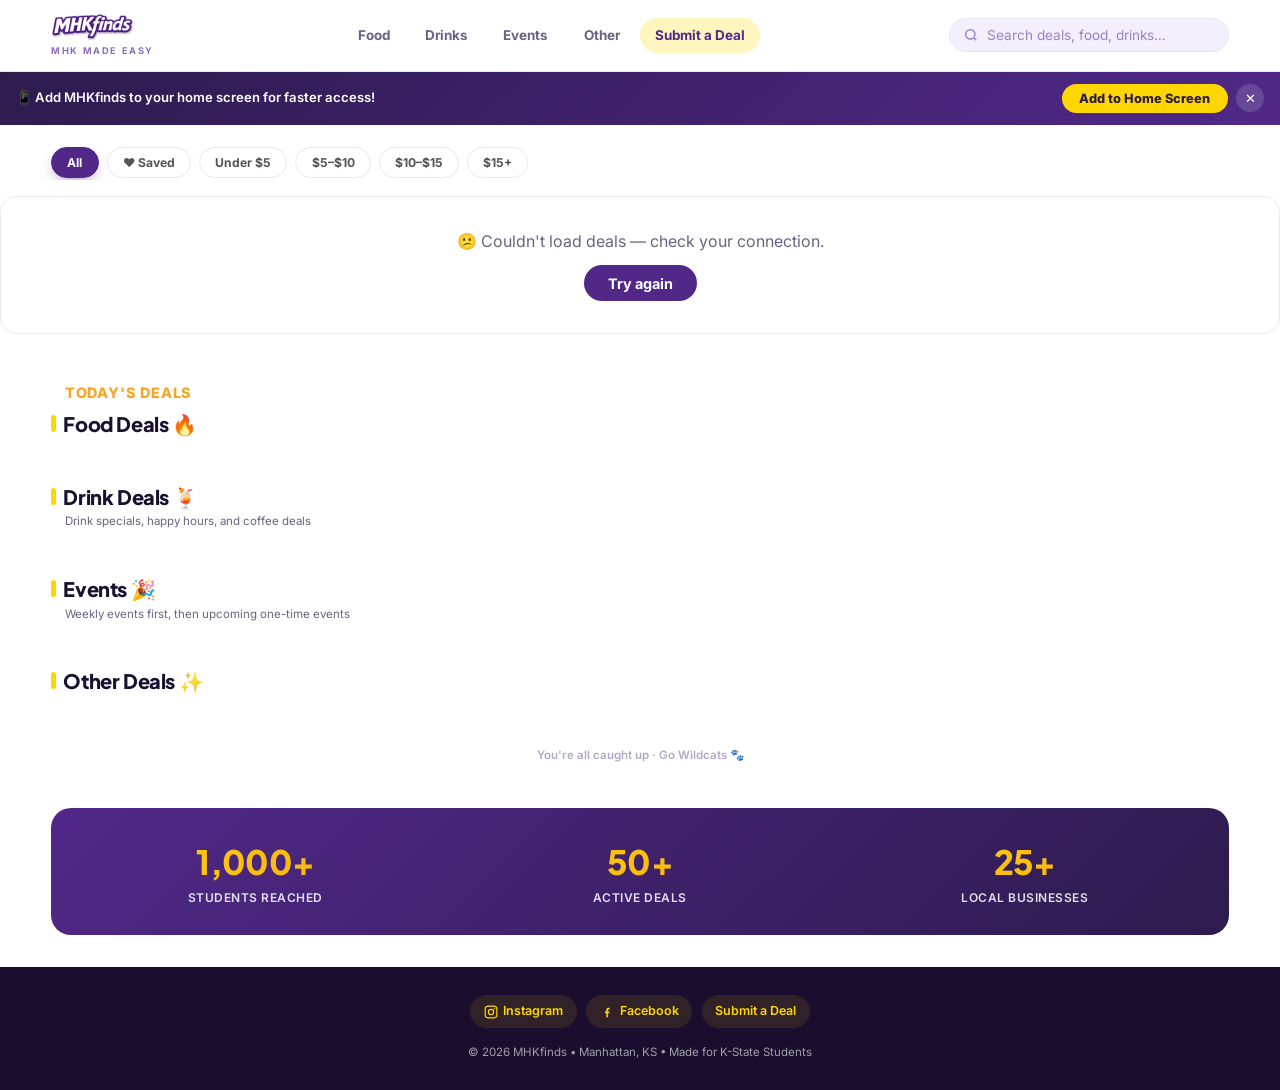
==== commit cf8b21e1: "Swap Food nav icon from house to burger, size up the eyebrow Eyebrow was too subtle at 0.66rem; bump" ====
--- a/index.html
+++ b/index.html
@@ -296,7 +296,7 @@
     <nav class="mobile-bottom-nav" aria-label="Main navigation">
         <button class="mobile-nav-item active" data-target="today" aria-label="Food Deals">
             <span class="mobile-nav-icon">
-                <svg viewBox="0 0 24 24" fill="none" stroke="currentColor" stroke-width="2"><path d="m3 10 9-7 9 7v9a2 2 0 0 1-2 2H5a2 2 0 0 1-2-2v-9Z"/><path d="M9 21v-6h6v6"/></svg>
+                <svg viewBox="0 0 24 24" fill="none" stroke="currentColor" stroke-width="2"><path d="M3.5 9.5C3.5 6 7.4 3.5 12 3.5S20.5 6 20.5 9.5"/><path d="M3 12h18"/><path d="M3.5 15h17a1 1 0 0 1 1 1 3 3 0 0 1-3 3H5.5a3 3 0 0 1-3-3 1 1 0 0 1 1-1Z"/></svg>
             </span>
             <span class="mobile-nav-label">Food</span>
         </button>
--- a/styles.css
+++ b/styles.css
@@ -460,12 +460,12 @@
 }
 
 .section-eyebrow {
-    font-size: 0.66rem;
+    font-size: 0.9rem;
     font-weight: 800;
-    letter-spacing: 0.6px;
+    letter-spacing: 0.8px;
     text-transform: uppercase;
     color: var(--gold-deep);
-    margin-bottom: 0.2rem;
+    margin-bottom: 0.3rem;
     padding-left: 0.85rem;
 }
 
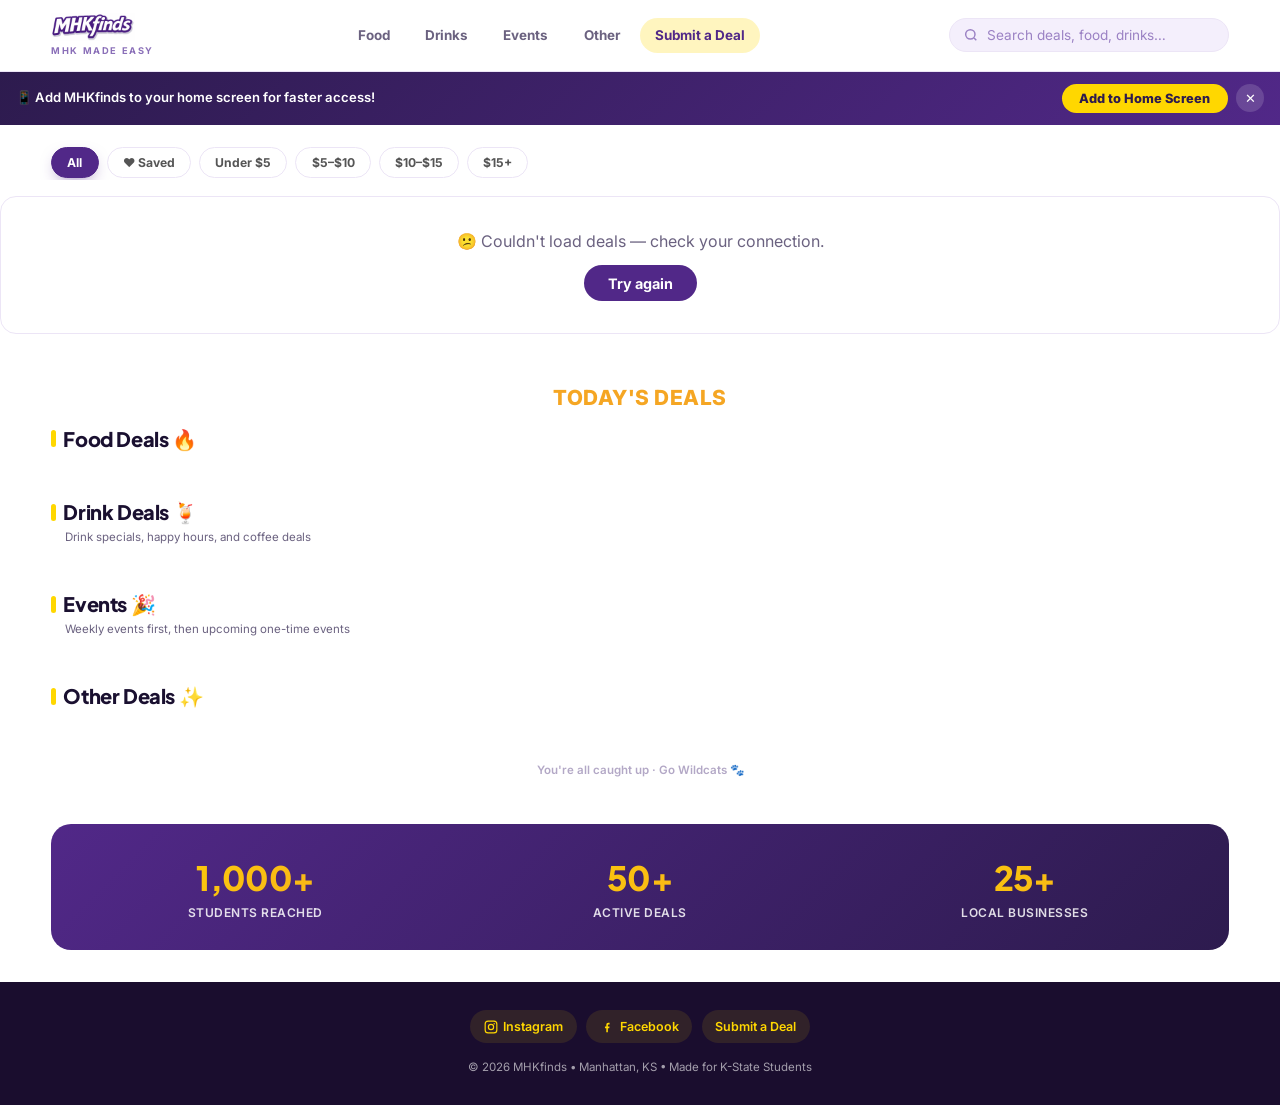
==== commit a2288b49: "Center only the Today's Deals eyebrow; Food Deals stays left-aligned Pulled the eyebrow out of the s" ====
--- a/index.html
+++ b/index.html
@@ -151,11 +151,9 @@
 
             <!-- Food Deals (eyebrow reads "Today's Deals" for the hook) -->
             <section id="today" class="section">
-                <div class="section-head">
-                    <div>
-                        <p class="section-eyebrow">Today's Deals</p>
-                        <h2><span class="head-accent"></span>Food Deals 🔥</h2>
-                    </div>
+                <p class="section-eyebrow">Today's Deals</p>
+                <div class="section-head">
+                    <h2><span class="head-accent"></span>Food Deals 🔥</h2>
                 </div>
                 <div class="grid">
                     <!-- Cards loaded from Google Sheets -->
--- a/styles.css
+++ b/styles.css
@@ -459,14 +459,17 @@
     padding-left: 0.85rem;
 }
 
+/* Sits above the (left-aligned) Food Deals heading as its own
+   centered hook line — independent of the heading's alignment */
 .section-eyebrow {
-    font-size: 0.9rem;
+    font-size: 1.15rem;
     font-weight: 800;
-    letter-spacing: 0.8px;
+    letter-spacing: 0.5px;
     text-transform: uppercase;
     color: var(--gold-deep);
-    margin-bottom: 0.3rem;
-    padding-left: 0.85rem;
+    text-align: center;
+    padding: 0 1rem;
+    margin-bottom: 0.65rem;
 }
 
 /* ========== FEATURED PARTNERS CAROUSEL ========== */
@@ -1632,6 +1635,11 @@
         font-size: 1.25rem;
     }
 
+    .section-eyebrow {
+        font-size: 1.3rem;
+        padding: 0 var(--gutter);
+    }
+
     .partners-scroll {
         padding: 0.25rem var(--gutter) 0.6rem;
     }
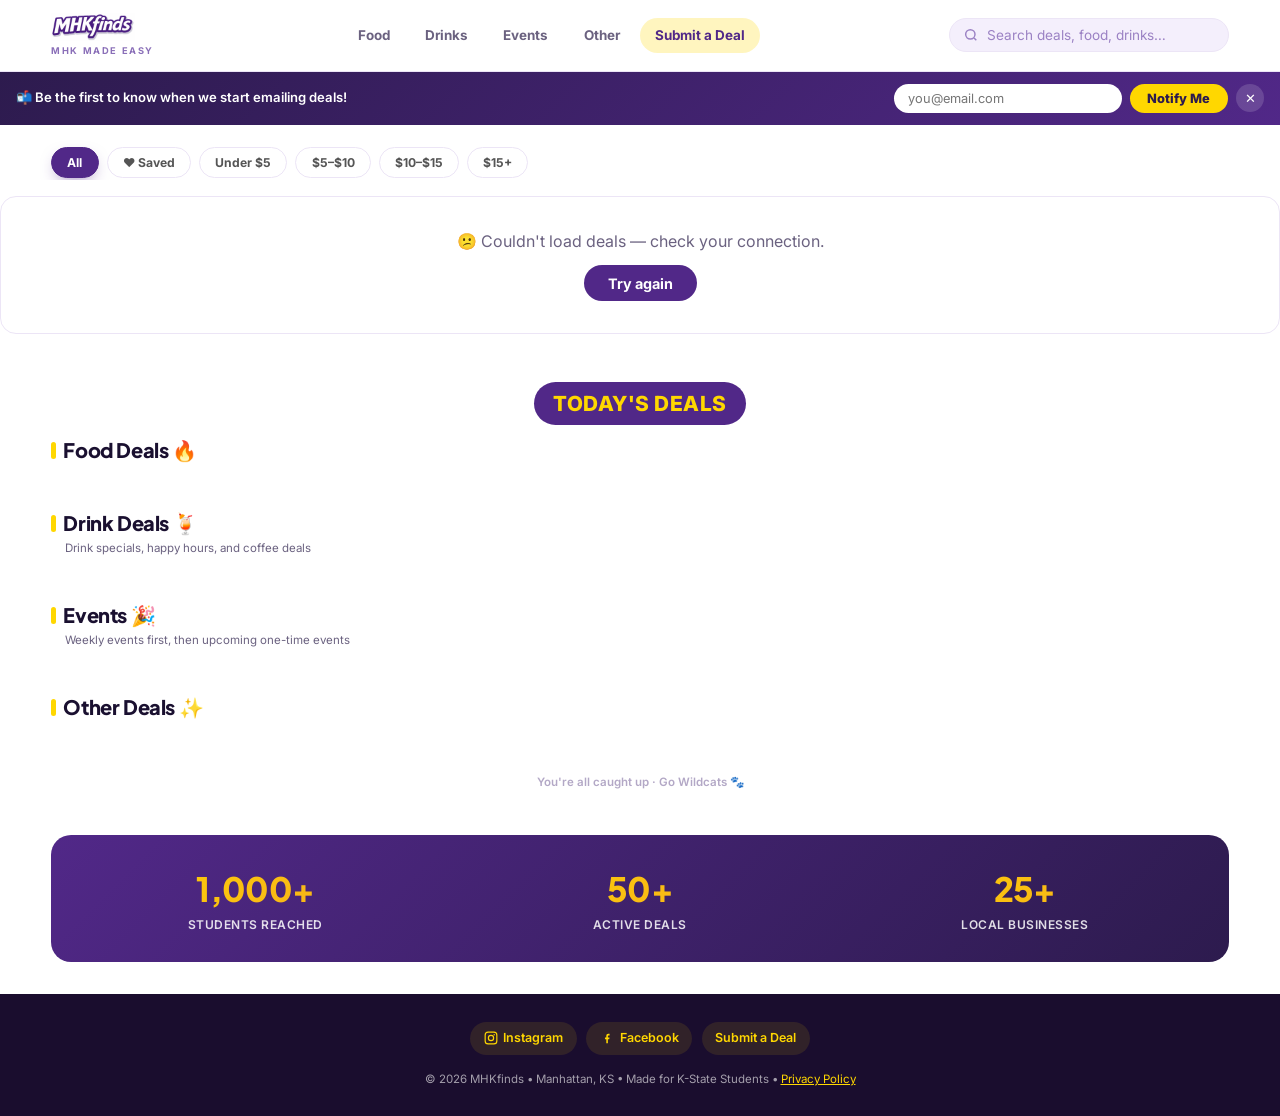
==== commit 40960a9e: "Add email capture banner and a minimal privacy policy page Email capture now takes priority over the" ====
--- a/index.html
+++ b/index.html
@@ -77,6 +77,16 @@
         <!-- ========== OFFLINE INDICATOR ========== -->
         <div id="offlineBanner" class="offline-banner" style="display:none;">
             📵 You're offline — showing cached deals
+        </div>
+
+        <!-- ========== EMAIL CAPTURE BANNER ========== -->
+        <div id="emailBanner" class="install-banner" style="display:none;">
+            <span>📬 Be the first to know when we start emailing deals!</span>
+            <form id="emailCaptureForm" class="email-capture-form">
+                <input type="email" id="emailCaptureInput" class="email-capture-input" placeholder="you@email.com" required autocomplete="email">
+                <button type="submit" class="install-btn">Notify Me</button>
+                <button type="button" id="emailDismiss" class="install-dismiss">✕</button>
+            </form>
         </div>
 
         <!-- ========== INSTALL BANNER ========== -->
@@ -230,7 +240,7 @@
                     Submit a Deal
                 </a>
             </div>
-            <p>© 2026 MHKfinds • Manhattan, KS • Made for K-State Students</p>
+            <p>© 2026 MHKfinds • Manhattan, KS • Made for K-State Students • <a href="privacy.html" style="color: var(--gold);">Privacy Policy</a></p>
         </footer>
 
     </div><!-- /.app -->
--- a/styles.css
+++ b/styles.css
@@ -262,6 +262,28 @@
     background: rgba(255, 255, 255, 0.3);
 }
 
+.email-capture-form {
+    display: flex;
+    align-items: center;
+    gap: 0.5rem;
+    flex-wrap: wrap;
+    flex-shrink: 0;
+}
+
+.email-capture-input {
+    padding: 0.45rem 0.9rem;
+    border-radius: 50px;
+    border: none;
+    font-size: 0.8rem;
+    font-family: inherit;
+    min-width: 160px;
+    outline: none;
+}
+
+.email-capture-input:focus {
+    box-shadow: 0 0 0 3px rgba(255, 215, 0, 0.35);
+}
+
 /* ========== iOS INSTALL TOOLTIP ========== */
 .ios-tooltip {
     position: fixed;
@@ -460,16 +482,20 @@
 }
 
 /* Sits above the (left-aligned) Food Deals heading as its own
-   centered hook line — independent of the heading's alignment */
+   centered hook pill — gold-on-purple for real contrast, same
+   combo as the giveaway badge, instead of gold text on white */
 .section-eyebrow {
+    display: block;
+    width: fit-content;
+    margin: 0 auto 0.65rem;
     font-size: 1.15rem;
     font-weight: 800;
     letter-spacing: 0.5px;
     text-transform: uppercase;
-    color: var(--gold-deep);
-    text-align: center;
-    padding: 0 1rem;
-    margin-bottom: 0.65rem;
+    color: var(--gold);
+    background: var(--purple);
+    padding: 0.3rem 1rem;
+    border-radius: 50px;
 }
 
 /* ========== FEATURED PARTNERS CAROUSEL ========== */
@@ -1637,7 +1663,7 @@
 
     .section-eyebrow {
         font-size: 1.3rem;
-        padding: 0 var(--gutter);
+        padding: 0.35rem 1.2rem;
     }
 
     .partners-scroll {
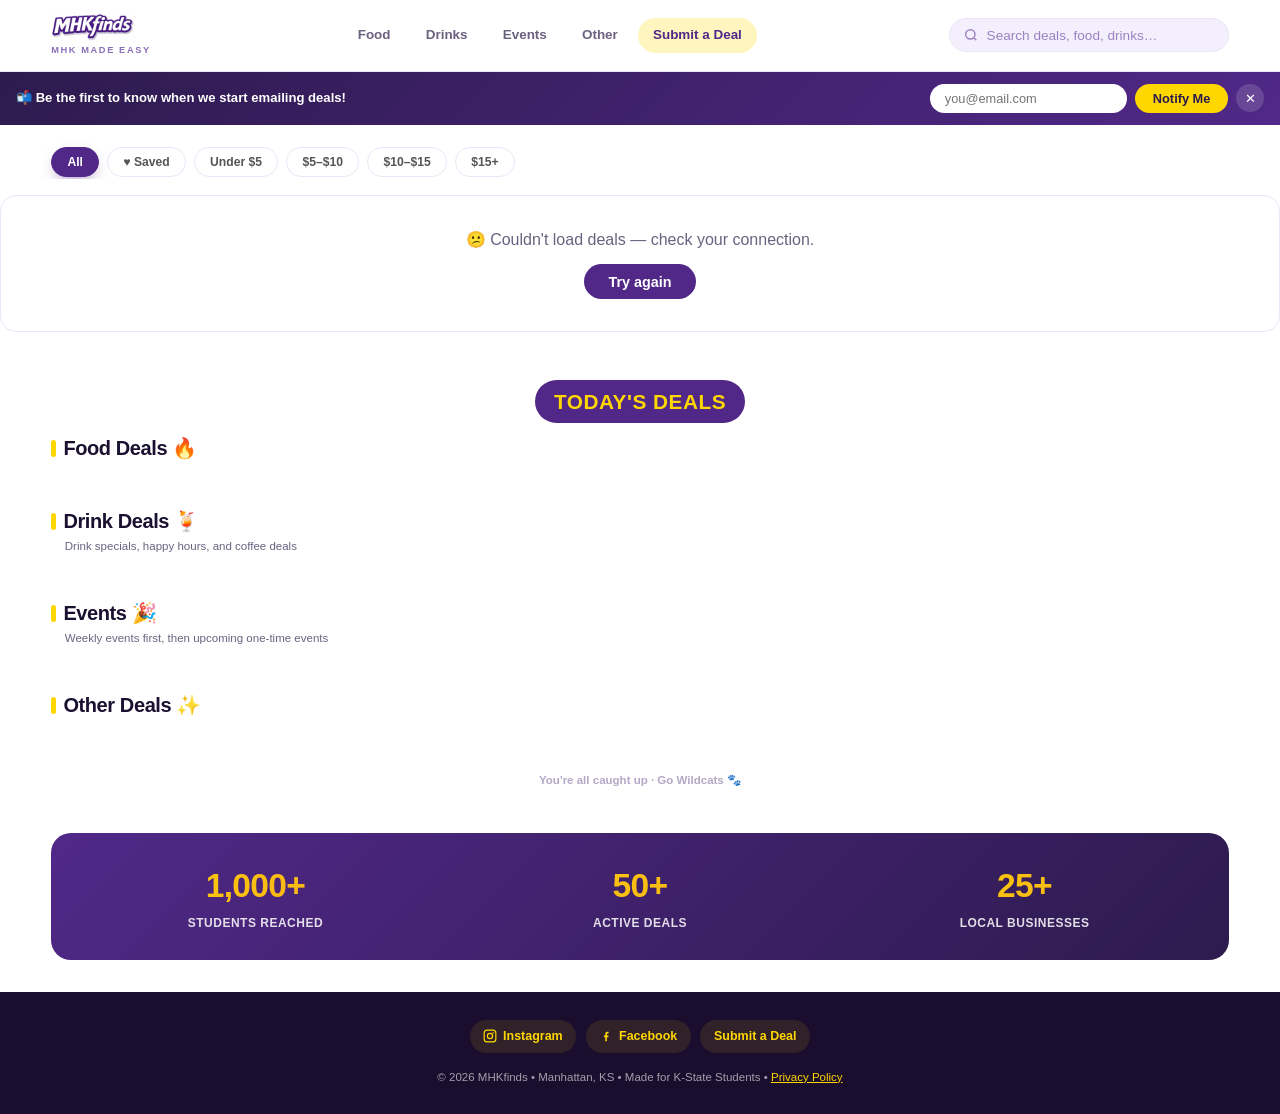
==== commit 2c93a745: "Security hardening: escape deal text, add CSP, add email honeypot - createDealCard/createPartnerCard" ====
--- a/index.html
+++ b/index.html
@@ -5,6 +5,23 @@
     <meta name="viewport" content="width=device-width, initial-scale=1.0" />
     <meta name="description" content="MHKfinds - Manhattan's #1 student deal hub. Daily deals, giveaways, and local discounts for K-State students.">
     <title>MHKfinds - Manhattan's #1 Deal Hub</title>
+
+    <!-- Content-Security-Policy: strict on scripts (the part that
+         actually matters for XSS — no inline scripts, no external
+         script domains beyond Google Tag Manager). Inline style="
+         attributes are allowed since the site uses plenty of them for
+         show/hide toggling and they're app-controlled, not deal-data
+         controlled, so they carry much less risk than inline scripts. -->
+    <meta http-equiv="Content-Security-Policy" content="
+        default-src 'self';
+        script-src 'self' https://www.googletagmanager.com;
+        style-src 'self' 'unsafe-inline' https://fonts.googleapis.com;
+        font-src 'self' https://fonts.gstatic.com;
+        img-src 'self' data:;
+        connect-src 'self' https://docs.google.com https://script.google.com https://www.google-analytics.com https://*.google-analytics.com https://www.googletagmanager.com https://*.analytics.google.com;
+        base-uri 'self';
+        object-src 'none';
+    ">
 
     <!-- Social link previews (Snapchat / Instagram / Facebook / iMessage) -->
     <meta property="og:type" content="website">
@@ -27,14 +44,9 @@
     <link rel="icon" type="image/png" href="icon-192.png">
     <link rel="apple-touch-icon" href="icon-192.png">
 
-    <!-- Google Analytics -->
+    <!-- Google Analytics (init moved to script.js so the CSP below can
+         disallow inline scripts entirely) -->
     <script async src="https://www.googletagmanager.com/gtag/js?id=G-TFNMEX3CET"></script>
-    <script>
-      window.dataLayer = window.dataLayer || [];
-      function gtag(){dataLayer.push(arguments);}
-      gtag('js', new Date());
-      gtag('config', 'G-TFNMEX3CET');
-    </script>
 
     <!-- Fonts -->
     <link rel="preconnect" href="https://fonts.googleapis.com">
@@ -84,6 +96,11 @@
             <span>📬 Be the first to know when we start emailing deals!</span>
             <form id="emailCaptureForm" class="email-capture-form">
                 <input type="email" id="emailCaptureInput" class="email-capture-input" placeholder="you@email.com" required autocomplete="email">
+                <!-- Honeypot — invisible to real visitors, bots that blindly
+                     fill every field tend to fill this one too -->
+                <div class="hp-field" aria-hidden="true">
+                    <input type="text" name="website" id="emailHoneypot" tabindex="-1" autocomplete="off">
+                </div>
                 <button type="submit" class="install-btn">Notify Me</button>
                 <button type="button" id="emailDismiss" class="install-dismiss">✕</button>
             </form>
--- a/styles.css
+++ b/styles.css
@@ -282,6 +282,16 @@
 
 .email-capture-input:focus {
     box-shadow: 0 0 0 3px rgba(255, 215, 0, 0.35);
+}
+
+/* Honeypot — invisible to real visitors, not just display:none (some
+   bots skip display:none fields on purpose) */
+.hp-field {
+    position: absolute;
+    left: -9999px;
+    width: 1px;
+    height: 1px;
+    overflow: hidden;
 }
 
 /* ========== iOS INSTALL TOOLTIP ========== */
